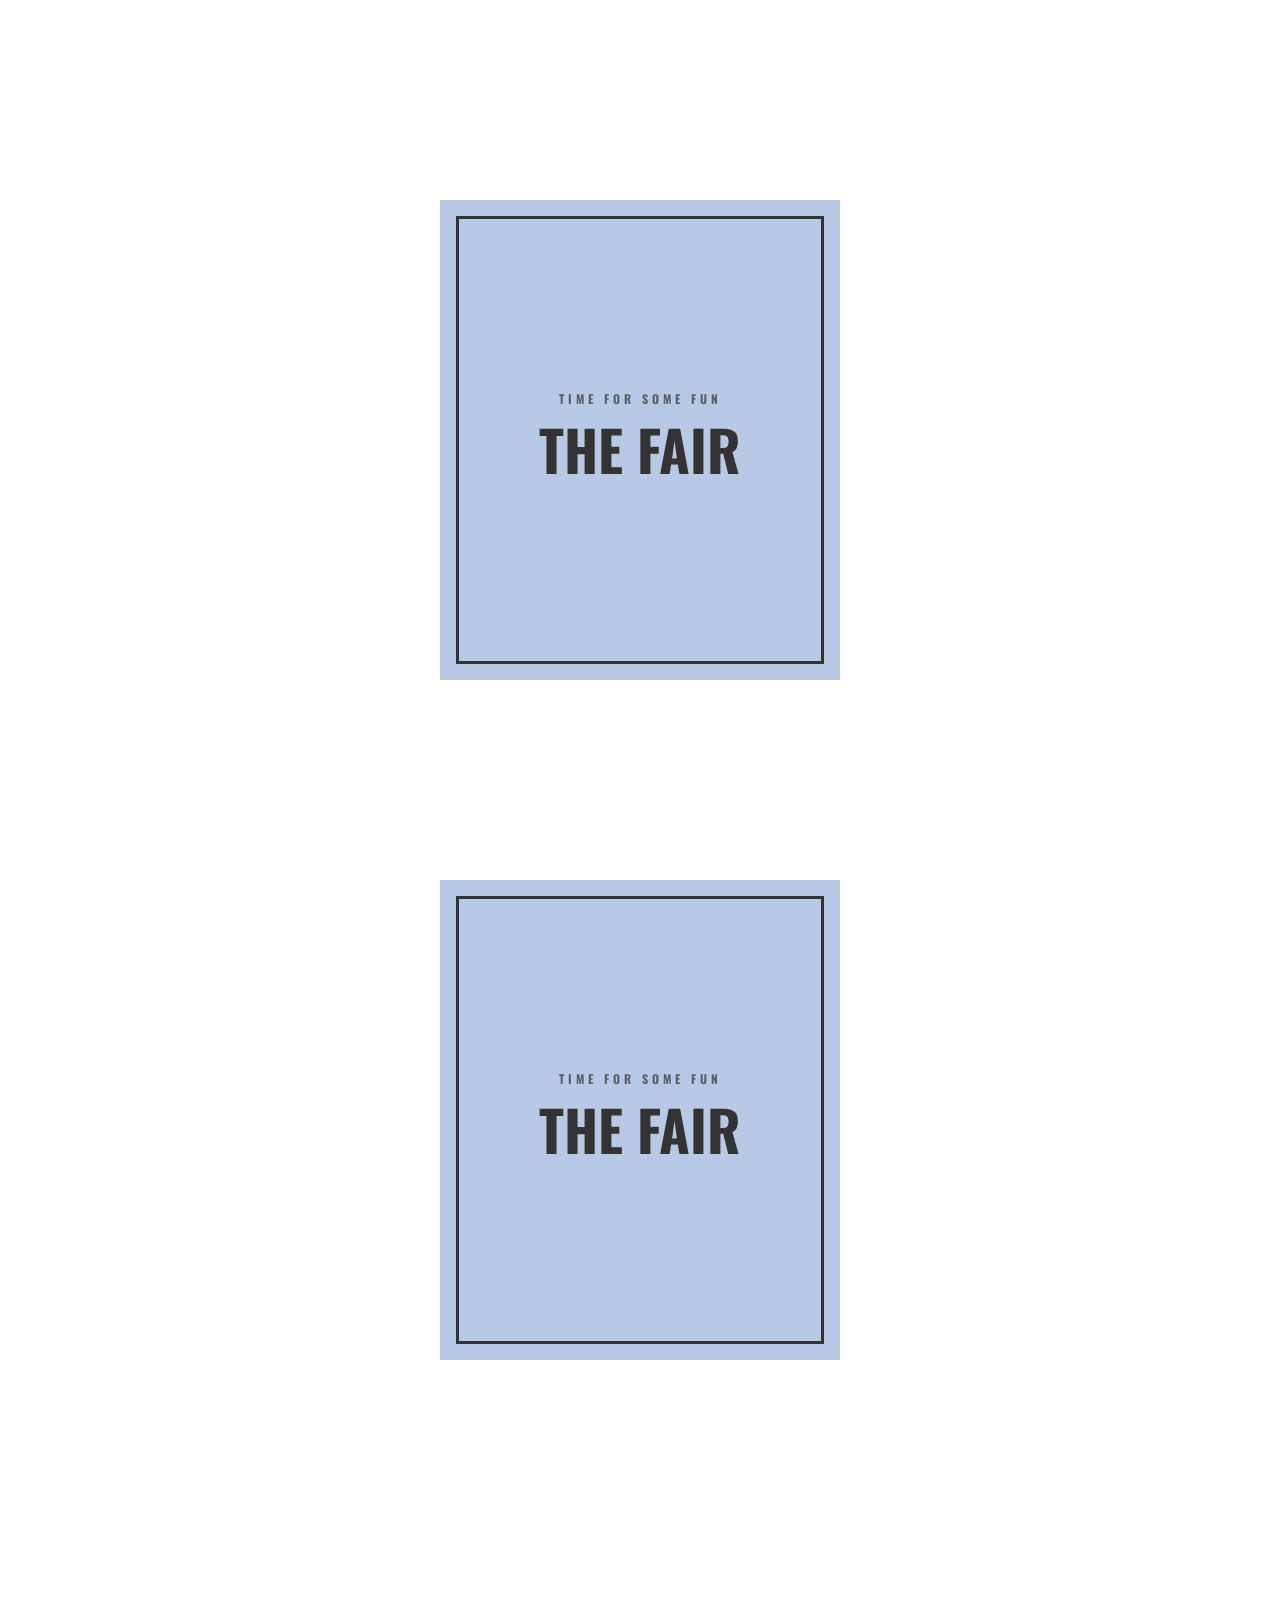
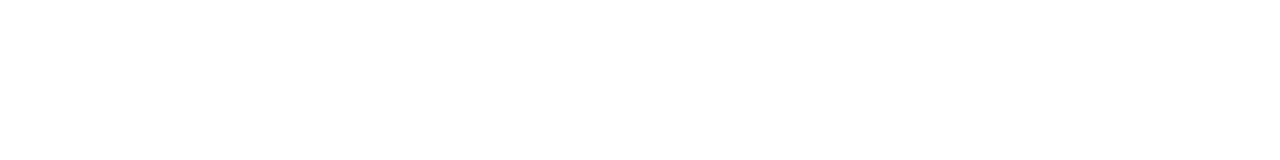
==== Card-CSS/index.html @ ad5cbdd3 "initial commit" ====
<!DOCTYPE html>
<html lang="en">
<head>
    <meta charset="UTF-8">
    <meta name="viewport" content="width=device-width, initial-scale=1.0">
    <title>Document</title>
    <link rel="stylesheet" href="style.css">
</head>
<body>
    <div class="card">
        <div class="card__content">
          
          <div class="card__front">
            <h3 class="card__title">The Fair</h3>
            <p class="card__subtitle">Time for some fun</p>
          </div> 
          
          <div class="card__back">
            <p class="card__body">This would be some longer text that gives a description of the things from the other side I guess</p>
          </div>
          
        </div>
      </div>


      <div class="card">
        <div class="card__content">
          
          <div class="card__front">
            <h3 class="card__title">The Fair</h3>
            <p class="card__subtitle">Time for some fun</p>
          </div> 
          
          <div class="card__back">
            <p class="card__body">This would be some longer text that gives a description of the things from the other side I guess</p>
          </div>
          
        </div>
      </div>
      
</body>
</html>
---- Card-CSS/style.css ----
/* body {
    place-items: center;
}
.card1 {
    width: 400px;
    margin: auto;
}
.card1:hover .card-content {
    transform: rotateY(0.5turn);
    
}
.card-content {
    position: relative;
    padding: 5em;
    transition: transform 3s;
    background-color: pink;
    transform-style: preserve-3d;
}
.front-side, .back-side {
    position: absolute;
    top: 0;
    bottom: 0;
    left: 0;
    right: 0;
    padding: 2em;
    backface-visibility: hidden;
}
.front-side {
    
    transform: rotateY(0.5turn);
    transform: translateZ(200px);
}
.card1:hover .back-side {
    transform: translateY(180deg);
} */

@import url('https://fonts.googleapis.com/css?family=Oswald:400,700');

:root {
  --level-one: translateZ(3rem);
  --level-two: translateZ(6rem);
  --level-three: translateZ(9rem);
  
  --fw-normal: 400;
  --fw-bold: 700;
  
  --clr: #b7c9e5;
}

*, *::before, *::after {
  box-sizing: border-box;
  margin: 0;
}

body {
  margin: 200px;
  display: grid;
  place-items: center;
  font-family: 'Oswald', sans-serif;
}

.card {
  width: 400px;
  margin-bottom: 200px;
}

.card__content {
  text-align: center;
  position: relative;
  padding: 15em 5em;
  transition: transform 2s;
  transform-style: preserve-3d;
}

.card:hover .card__content {
  transform: rotateY(.5turn);
}

.card__front,
.card__back {
  position: absolute;
  top: 0;
  bottom: 0;
  left: 0;
  right: 0;
  padding: 5em 3em;
  backface-visibility: hidden;
  transform-style: preserve-3d;
  display: grid;
  align-content: center;
}

.card__front {
  background-color: var(--clr);
  background-image: url(https://s3-us-west-2.amazonaws.com/s.cdpn.io/308367/fair.jpg);
  background-size: cover;
  background-blend-mode: overlay;
  color: #333;
}

.card__front::before {
  content: '';
  position: absolute;
  --spacer: 1em;
  top: var(--spacer);
  bottom: var(--spacer);
  left: var(--spacer);
  right: var(--spacer);
  border: 3px solid currentColor;
  transform: var(--level-one);
}

.card__title {
  font-size: 3.5rem;
  transform: var(--level-three);
  order: 2;
  text-transform: uppercase;
}

.card__subtitle {
  transform: var(--level-two);
  text-transform: uppercase;
  letter-spacing: 4px;
  font-size: .75rem;
  font-weight: var(--fw-bold);
  opacity: .7;
}

.card__body {
  transform: var(--level-two);
  font-weight: var(fw-normal);
  font-size: 1.5rem;
  line-height: 1.6;
}
.card__back {
  transform: rotateY(.5turn);
  color: var(--clr);
  background: #333;
}


* {
    box-sizing: border-box;
    margin: 0;
    padding: 0;
  }
  .container {
    width: 350px;
    height: 450px;
  }
  .card2 {
    background-color: blue;
    height: 450px;
    padding: 2rem;
    position: relative;
    transition: transform 1s;
    transform-style: preserve-3d;
  }
  .front, .back {
    position: absolute;
    padding: 2rem;
    width: 100%;
    height: 100%;
    top: 0;
    left: 0;
    transform-style: preserve-3d;
    backface-visibility: hidden;
  }

  .front {
    background-color: red;
  }
  .front::before {
    content: '';
    position: absolute;
    --spacer: 1em;
    top: var(--spacer);
    bottom: var(--spacer);
    left: var(--spacer);
    right: var(--spacer);
    border: 3px solid currentColor;
    transform: var(--level-one);

  }
  .back::before {
    content: '';
    position: absolute;
    top: 1em;
    bottom: 1em;
    left: 1em;
    right: 1em;
    border: 3px solid currentColor;
    transform: var(--level-one);

  }
  .back {
    transform: rotateY(0.5turn);
    background-color: blue;
  }
  .container:hover .card2 {
    transform: rotateY(0.5turn);
    transition: transform 2s;
  }
  label {
      position: absolute;
      top: 45%;
      left: 45%;
      transform: translateZ(100px);
  }
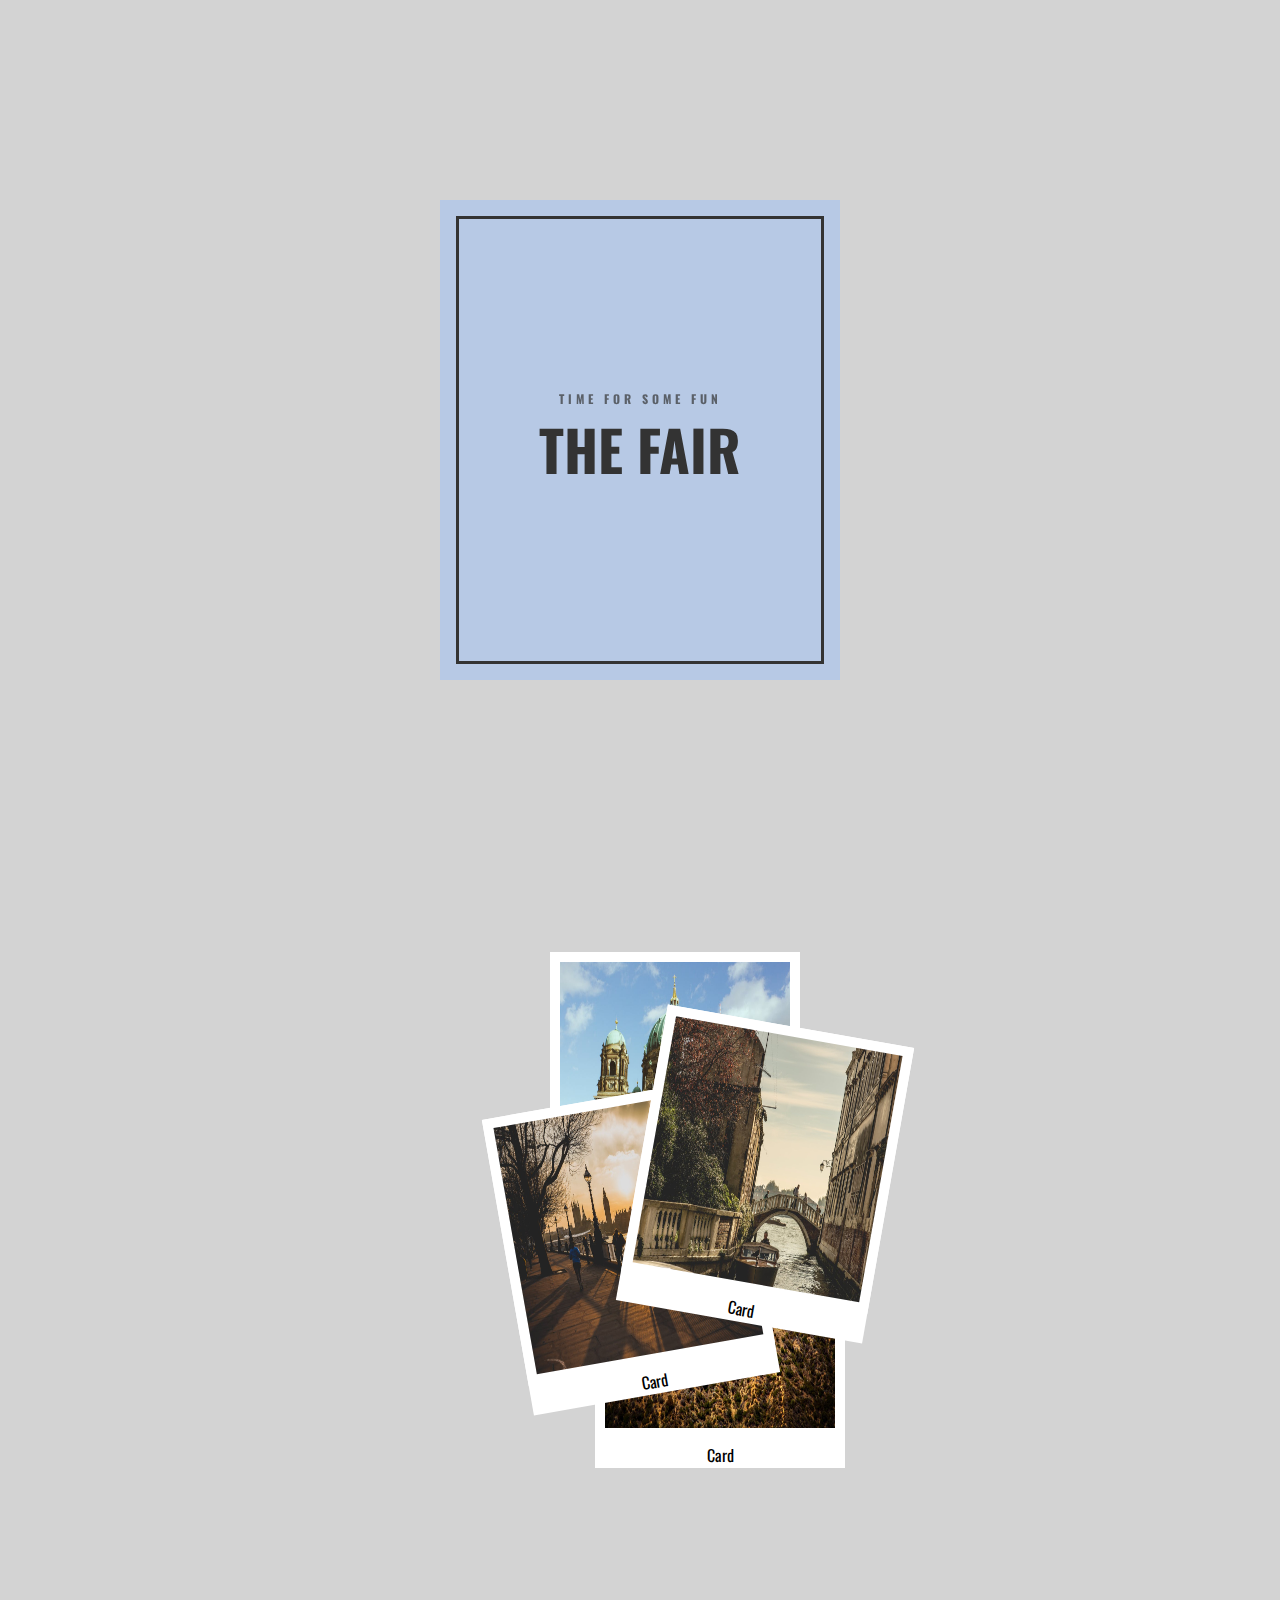
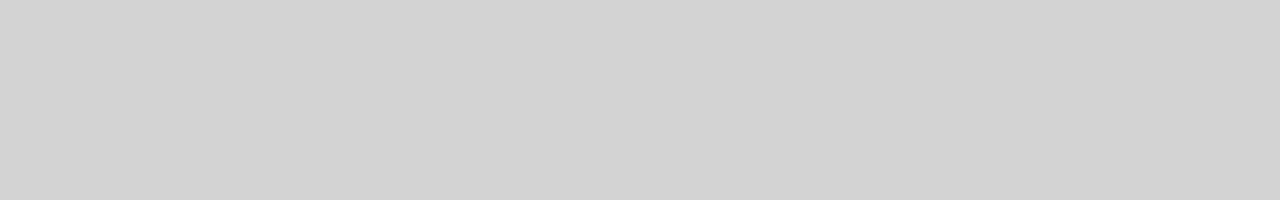
==== commit 304f71cf: "initial commit" ====
--- a/Card-CSS/index.html
+++ b/Card-CSS/index.html
@@ -23,19 +23,11 @@
       </div>
 
 
-      <div class="card">
-        <div class="card__content">
-          
-          <div class="card__front">
-            <h3 class="card__title">The Fair</h3>
-            <p class="card__subtitle">Time for some fun</p>
-          </div> 
-          
-          <div class="card__back">
-            <p class="card__body">This would be some longer text that gives a description of the things from the other side I guess</p>
-          </div>
-          
-        </div>
+      <div class="card2">
+            <div class="mini minicard1"><img src="./img/berlin.jpg" alt=""><p>Card</p></div>
+            <div class="mini minicard2"><img src="./img/italy.jpg" alt=""><p>Card</p></div>
+            <div class="mini minicard3"><img src="./img/london.jpg" alt=""><p>Card</p></div>
+            <div class="mini minicard4"><img src="./img/los-angeles.jpg" alt=""><p>Card</p></div>
       </div>
       
 </body>
--- a/Card-CSS/style.css
+++ b/Card-CSS/style.css
@@ -1,38 +1,3 @@
-/* body {
-    place-items: center;
-}
-.card1 {
-    width: 400px;
-    margin: auto;
-}
-.card1:hover .card-content {
-    transform: rotateY(0.5turn);
-    
-}
-.card-content {
-    position: relative;
-    padding: 5em;
-    transition: transform 3s;
-    background-color: pink;
-    transform-style: preserve-3d;
-}
-.front-side, .back-side {
-    position: absolute;
-    top: 0;
-    bottom: 0;
-    left: 0;
-    right: 0;
-    padding: 2em;
-    backface-visibility: hidden;
-}
-.front-side {
-    
-    transform: rotateY(0.5turn);
-    transform: translateZ(200px);
-}
-.card1:hover .back-side {
-    transform: translateY(180deg);
-} */
 
 @import url('https://fonts.googleapis.com/css?family=Oswald:400,700');
 
@@ -57,6 +22,7 @@
   display: grid;
   place-items: center;
   font-family: 'Oswald', sans-serif;
+  background-color: lightgray;
 }
 
 .card {
@@ -137,73 +103,76 @@
   color: var(--clr);
   background: #333;
 }
+  
 
 
-* {
-    box-sizing: border-box;
-    margin: 0;
-    padding: 0;
-  }
-  .container {
-    width: 350px;
-    height: 450px;
-  }
-  .card2 {
-    background-color: blue;
-    height: 450px;
-    padding: 2rem;
-    position: relative;
-    transition: transform 1s;
-    transform-style: preserve-3d;
-  }
-  .front, .back {
-    position: absolute;
-    padding: 2rem;
-    width: 100%;
-    height: 100%;
-    top: 0;
-    left: 0;
-    transform-style: preserve-3d;
-    backface-visibility: hidden;
-  }
+.card2 {
+  width: 35vw;
+  height: 80vh;
+  margin: auto;
+  position: relative;
+}
+.mini {
+  position: absolute;
+  width: 250px;
+  height: 300px;
+  background-color: white;
+  box-shadow: 2px 2px rgba(0,0,0.0.25);
+}
+.mini p {
+  text-align: center;
+  position: absolute;
+  left: 50%;
+  transform: translateX(-50%);
+}
+.mini img {
+  width: 100%;
+  height: 90%;
+  border: 10px solid white;
+}
+.minicard1:hover,.minicard4:hover {
+  top: 0;
+  left: 0;
+  width: 100%;
+  height: 100%;
+  z-index: 99;
+  transition: 0.5s ease-in-out;
 
-  .front {
-    background-color: red;
-  }
-  .front::before {
-    content: '';
-    position: absolute;
-    --spacer: 1em;
-    top: var(--spacer);
-    bottom: var(--spacer);
-    left: var(--spacer);
-    right: var(--spacer);
-    border: 3px solid currentColor;
-    transform: var(--level-one);
-
-  }
-  .back::before {
-    content: '';
-    position: absolute;
-    top: 1em;
-    bottom: 1em;
-    left: 1em;
-    right: 1em;
-    border: 3px solid currentColor;
-    transform: var(--level-one);
-
-  }
-  .back {
-    transform: rotateY(0.5turn);
-    background-color: blue;
-  }
-  .container:hover .card2 {
-    transform: rotateY(0.5turn);
-    transition: transform 2s;
-  }
-  label {
-      position: absolute;
-      top: 45%;
-      left: 45%;
-      transform: translateZ(100px);
-  }+}
+.minicard2:hover,.minicard3:hover {
+  top: 0;
+  left: 0;
+  width: 100%;
+  height: 100%;
+  z-index: 99;
+  transform: rotate(0deg);
+  transition: 0.5s ease-in-out;
+  opacity: 1;
+}
+.minicard1 {
+  
+  top: 10%;
+  left: 30%;
+  z-index: 1;
+  transition: 0.5s ease-in-out;
+}
+.minicard2 {
+  top: 20%;
+  left: 50%;
+  transform: rotate(10deg);
+  transition: 0.5s ease-in-out;
+  z-index: 4;
+}
+.minicard3 {
+  top: 30%;
+  left: 20%;
+  transform: rotate(-10deg);
+  transition: 0.5s ease-in-out;
+  z-index: 3;
+}
+.minicard4 {
+  top: 40%;
+  left: 40%;
+  z-index: 2;
+  transition: 0.5s ease-in-out;
+}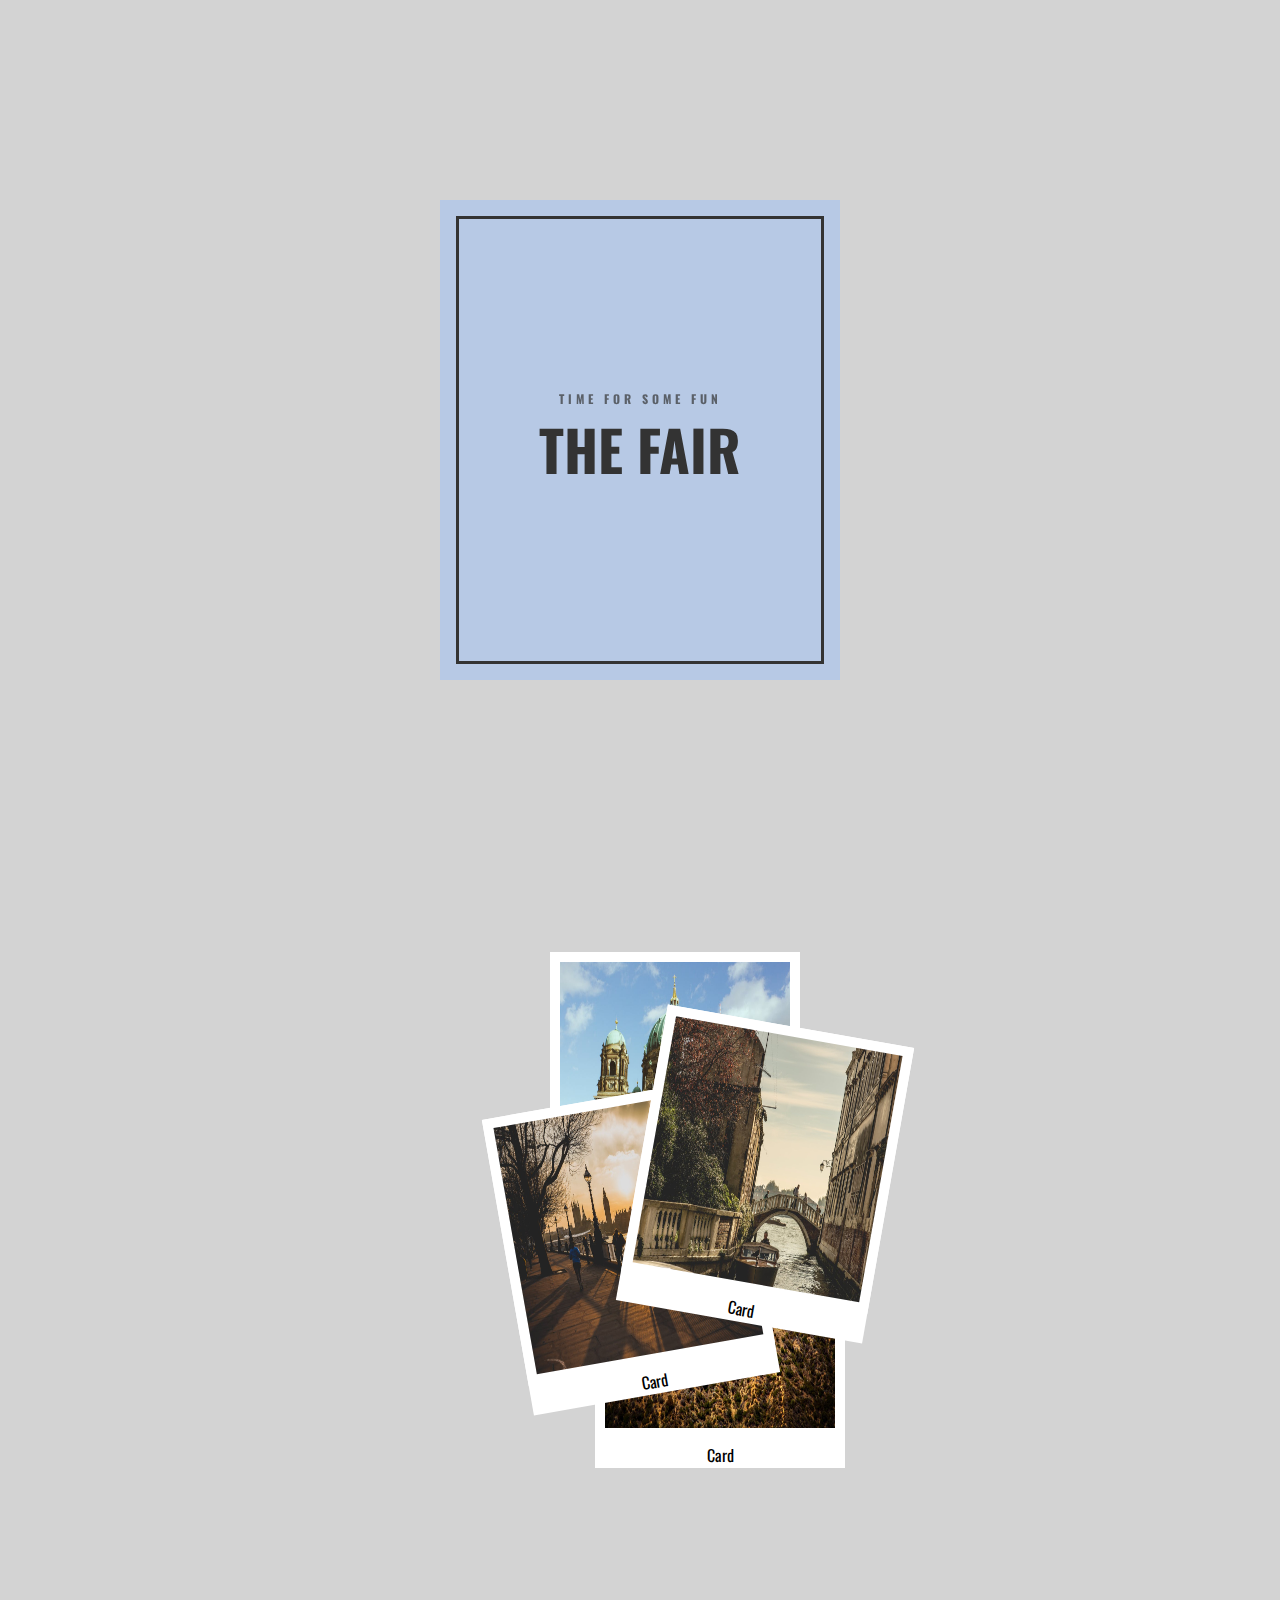
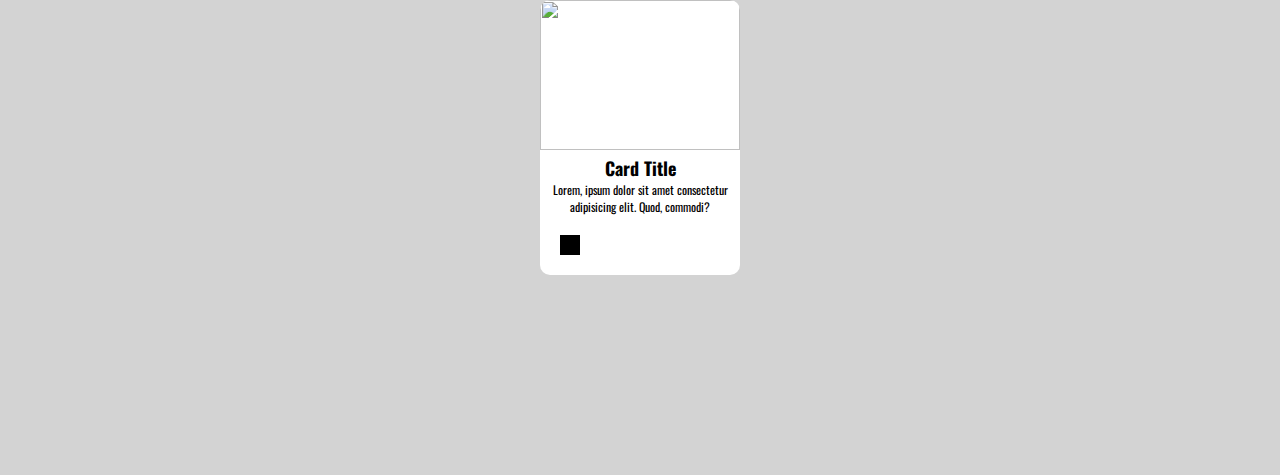
==== commit f4270a87: "third card added" ====
--- a/Card-CSS/index.html
+++ b/Card-CSS/index.html
@@ -30,5 +30,14 @@
             <div class="mini minicard4"><img src="./img/los-angeles.jpg" alt=""><p>Card</p></div>
       </div>
       
+
+      <div class="card3">
+        <div class="img"><img src="https://cdn.photographylife.com/wp-content/uploads/2017/01/What-is-landscape-photography.jpg" alt=""></div>
+        <div class="card-body">
+          <h2>Card Title</h2>
+          <p>Lorem, ipsum dolor sit amet consectetur adipisicing elit. Quod, commodi?</p>
+        </div>
+        <div class="box"></div>
+      </div>
 </body>
 </html>
--- a/Card-CSS/style.css
+++ b/Card-CSS/style.css
@@ -175,4 +175,44 @@
   left: 40%;
   z-index: 2;
   transition: 0.5s ease-in-out;
+}
+
+.card3 {
+  width: 200px;
+  height: 275px;
+  overflow: hidden;
+  background-color: #fff;
+  border-radius: 10px;
+  position: relative;
+  border: 0 0 20px rgba(0,0,0.0.25);
+}
+.card3 img {
+  width: 100%;
+  height: 150px;
+  transition-duration: 1s;
+}
+.card-body {
+  text-align: center;
+}
+.card-body h2 {
+  font-size: 18px;
+}
+.card-body p{
+  font-size: 12px;
+}
+.box {
+  width: 20px;
+  height: 20px;
+  background-color: black;
+  position: absolute;
+  left: 20px;
+  bottom: 20px;
+  transition-duration: 0.5s;
+  transition-delay: .5s;
+}
+.card3:hover img {
+  height: 275px;
+}
+.card3:hover .box{
+  background-color: white;
 }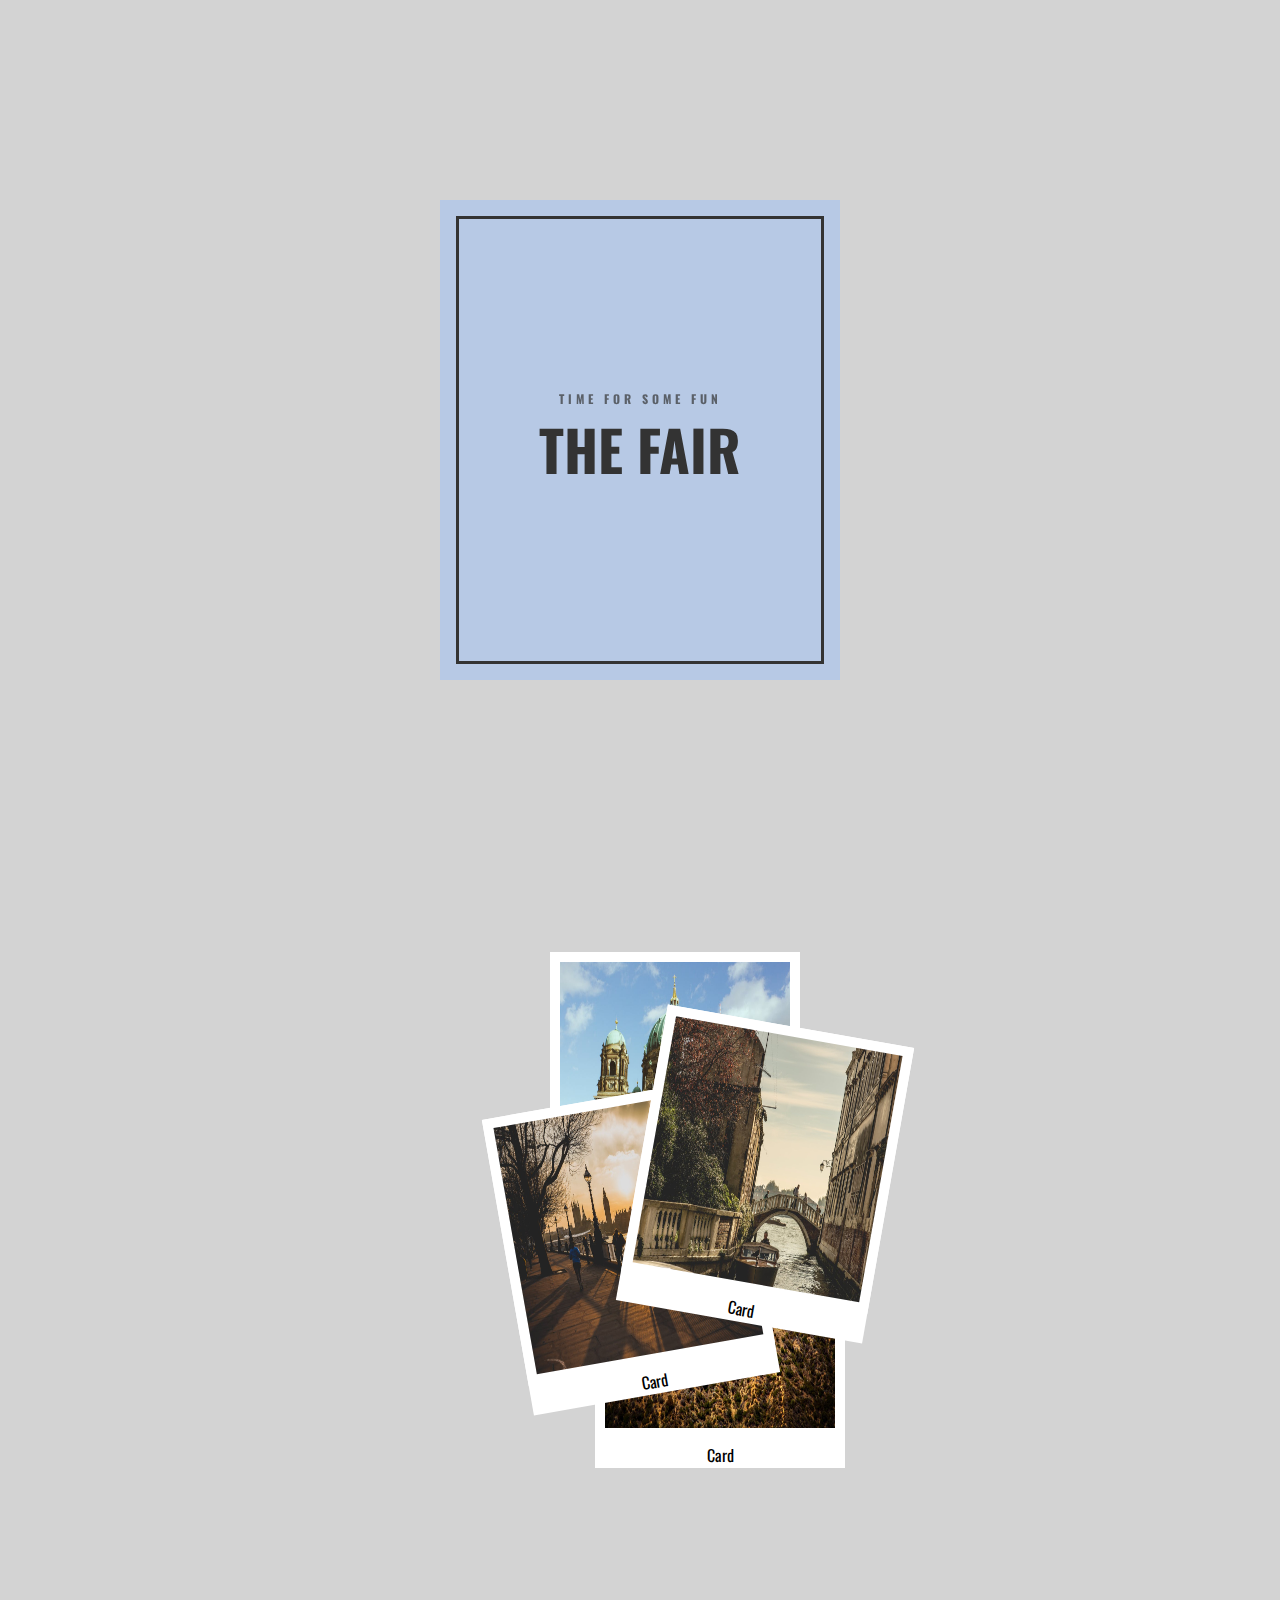
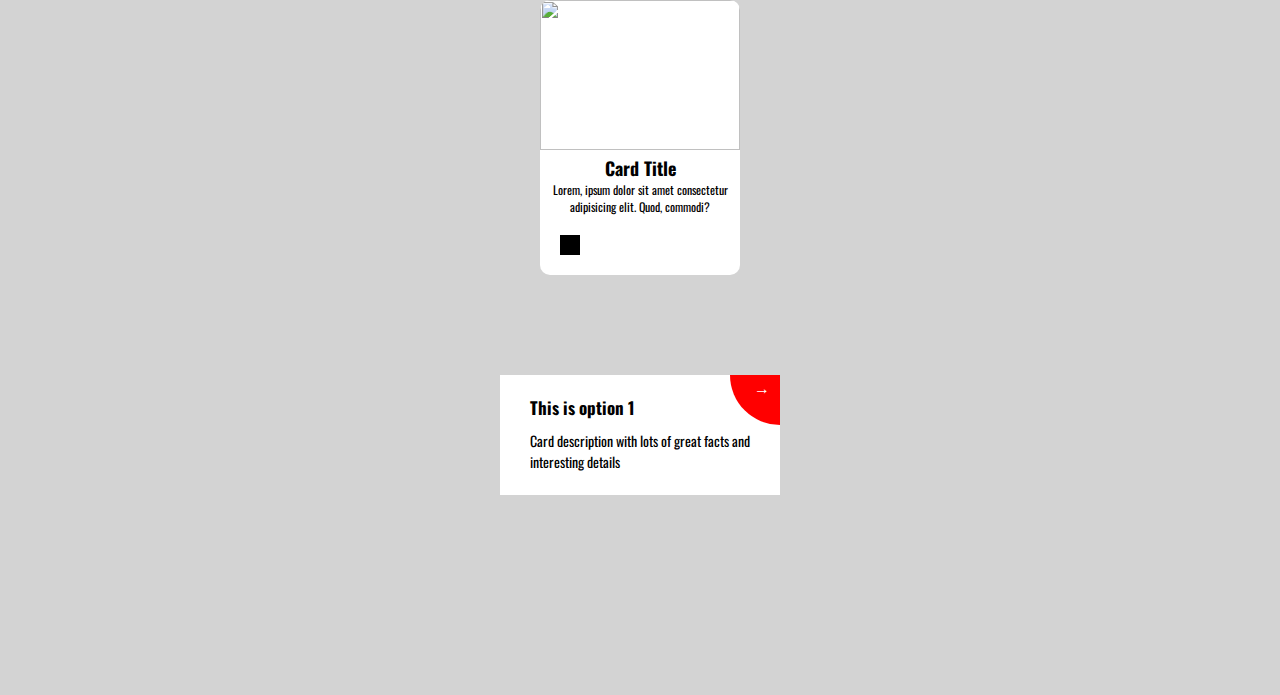
==== commit d86b070d: "card4 added" ====
--- a/Card-CSS/index.html
+++ b/Card-CSS/index.html
@@ -39,5 +39,14 @@
         </div>
         <div class="box"></div>
       </div>
+
+      <div class="card4">
+        <div class="go-arrow">
+          →
+        </div>
+        <h3>This is option 1</h3>
+        <p>Card description with lots of great facts and <br> interesting details</p>
+      </div>
+      
 </body>
 </html>
--- a/Card-CSS/style.css
+++ b/Card-CSS/style.css
@@ -185,6 +185,7 @@
   border-radius: 10px;
   position: relative;
   border: 0 0 20px rgba(0,0,0.0.25);
+  margin-bottom: 100px;
 }
 .card3 img {
   width: 100%;
@@ -215,4 +216,57 @@
 }
 .card3:hover .box{
   background-color: white;
+}
+
+.card4 {
+  box-sizing: border-box;
+  background-color: #fff;
+  padding: 20px 30px;
+  height: 120px;
+  position: relative;
+  z-index: 1;
+  overflow: hidden;
+}
+
+.go-arrow {
+  position: absolute;
+  top: 0;
+  right: 0;
+  padding: 0 10px;
+  color: white;
+  display: block;
+  
+}
+.go-arrow::after {
+  content: '';
+  width: 100px;
+  height: 100px;
+  background-color: red;
+  display: block;
+  position: absolute;
+  right: 0;
+  top: 0;
+  border-radius: 100%;
+  transform: translate(50%,-50%);
+  transition: .5s;
+  z-index: -1;
+}
+.card4 h3 {
+  font-size: 17px;
+  margin-bottom: 10px;
+  transition: .3s;
+}
+.card4 p {
+  font-size: 14px;
+  transition: .3s;
+}
+.card4:hover .go-arrow::after{
+  transform: scale(5);
+}
+.card4:hover h3 {
+  color: whitesmoke;
+  
+}
+.card4:hover p {
+  color: white;
 }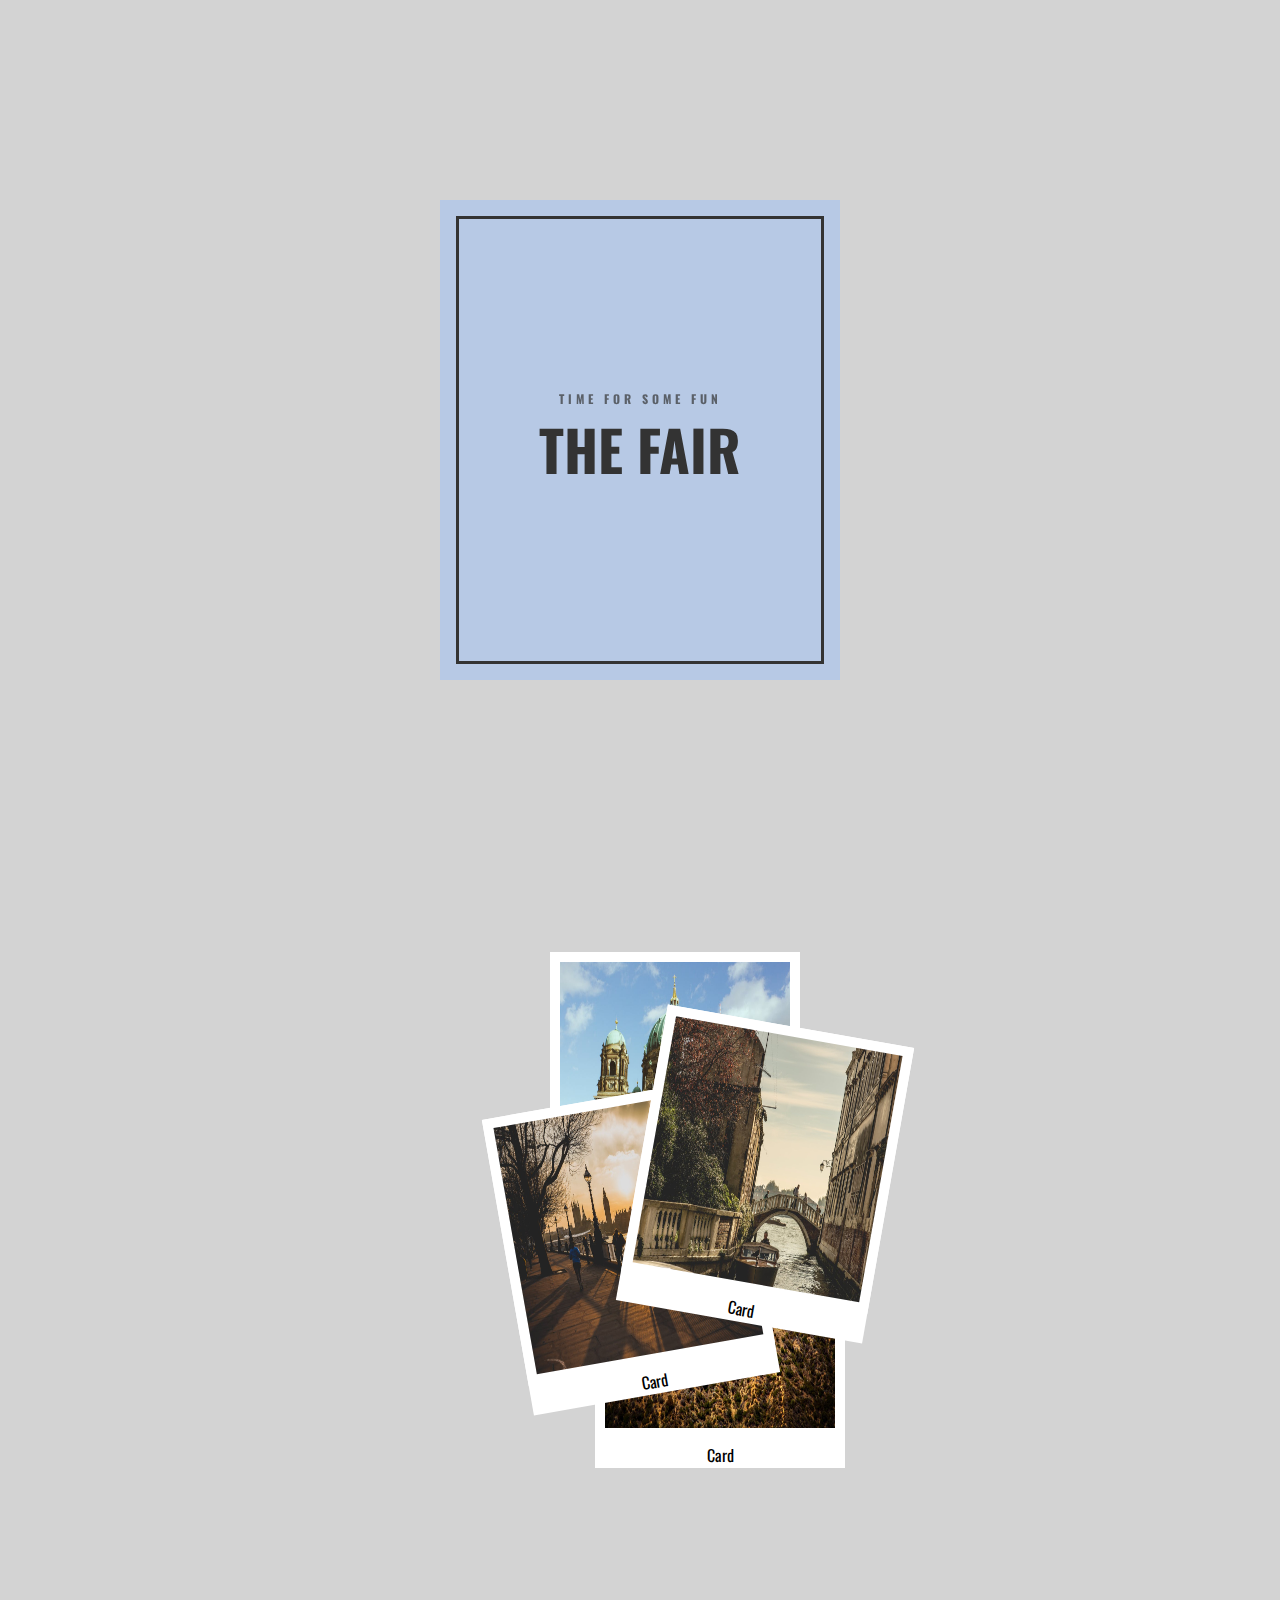
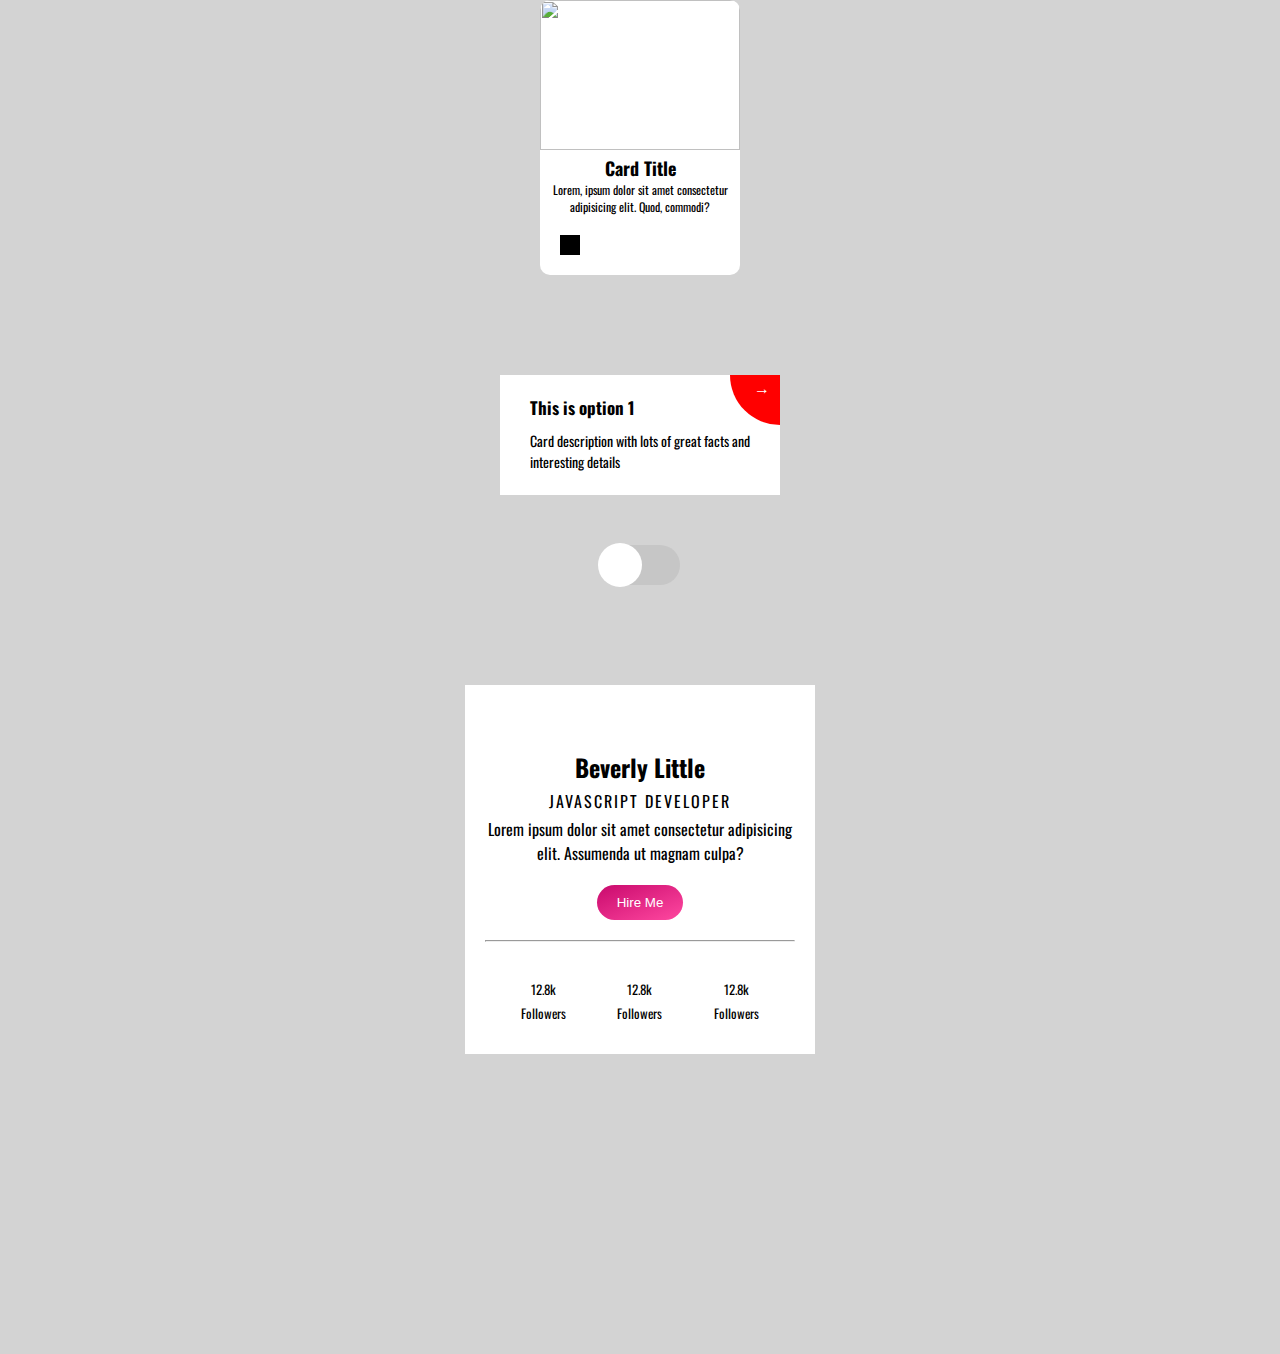
==== commit bc65a3ac: "card 5 added" ====
--- a/Card-CSS/index.html
+++ b/Card-CSS/index.html
@@ -5,6 +5,7 @@
     <meta name="viewport" content="width=device-width, initial-scale=1.0">
     <title>Document</title>
     <link rel="stylesheet" href="style.css">
+    <script src="https://kit.fontawesome.com/2c3e053901.js" crossorigin="anonymous"></script>
 </head>
 <body>
     <div class="card">
@@ -20,7 +21,7 @@
           </div>
           
         </div>
-      </div>
+    </div>
 
 
       <div class="card2">
@@ -47,6 +48,42 @@
         <h3>This is option 1</h3>
         <p>Card description with lots of great facts and <br> interesting details</p>
       </div>
+    
+
+      <input class="toggle" type="checkbox" name="" id="">
+      <div class="card5">
+        <div class="nav-bar">
+          <i class="fas fa-arrow-left"></i>
+          <i class="far fa-heart"></i>
+          <i class="fas fa-ellipsis-v"></i>
+        </div>
+        <div class="dp">
+          <img src="https://images.unsplash.com/photo-1484186139897-d5fc6b908812?ixlib=rb-0.3.5&s=9358d797b2e1370884aa51b0ab94f706&auto=format&fit=crop&w=200&q=80%20500w" alt="">
+          <div class="tick"><i class="fas fa-check-circle fa-2x"></i></div>
+        </div>
+          <div class="desc">
+            <h2 class="name">Beverly Little</h2>
+            <p class="title">JAVASCRIPT DEVELOPER</p>
+            <p>Lorem ipsum dolor sit amet consectetur adipisicing elit. Assumenda ut magnam culpa?</p>
+            <button>Hire Me</button>
+            <hr>
+            <div class="social-icons">
+              <div class="icon">
+                <i class="fab fa-instagram fa-2x"></i><br>
+                <label for="">12.8k <br> Followers</label>
+              </div>
+              <div class="icon">
+                <i class="fab fa-facebook fa-2x"></i><br>
+                <label for="">12.8k <br> Followers</label>
+              </div>
+              <div class="icon">
+                <i class="fab fa-twitter fa-2x"></i><br>
+                <label for="">12.8k <br> Followers</label>
+              </div>
+            </div>
+          </div>
+      </div>
+        
       
 </body>
 </html>
--- a/Card-CSS/style.css
+++ b/Card-CSS/style.css
@@ -269,4 +269,96 @@
 }
 .card4:hover p {
   color: white;
+}
+
+.card5 {
+  margin: 100px auto;
+  width: 350px;
+  background-color: #fff;
+  padding: 20px;
+  box-shadow: 0 8px 40px rgba(0,0,0.0.25);
+}
+.nav-bar {
+  display: grid;
+  grid-template-columns: 12fr 1fr 1fr;
+  grid-gap: 5px;
+  margin-bottom: 10px;
+}
+.dp {
+  margin-top: 20px;
+  text-align: center;
+  position: relative;
+}
+.dp img {
+  border-radius: 50%;
+  width: 150px;
+}
+.tick {
+  position: absolute;
+  right: 30%;
+  bottom: 8px;
+  transform: translateX(50%);
+  
+}
+.desc {
+  text-align: center;
+}
+.title {
+  letter-spacing: 2px;
+  line-height: 2;
+}
+.card5 button {
+  background: linear-gradient(to bottom right, #C90A6D, #FF48A0);
+  padding: 10px 20px;
+  border-radius: 20px;
+  border: none;
+  cursor: pointer;
+  color: white;
+  margin: 20px; 
+}
+hr {
+  color: gray;
+  height: 2px;
+}
+.social-icons {
+ display: grid;
+ grid-template-columns: 1fr 1fr 1fr;
+ padding: 10px;
+}
+.social-icons label {
+  font-size: 13px;
+  cursor: pointer;
+}
+.toggle {
+  position: relative;
+  width: 80px;
+  height: 40px;
+  -webkit-appearance: none;
+  background: #c6c6c6;
+  border-radius: 20px;
+  transition: 0.5s;
+  cursor: pointer;
+  margin-top: 50px;
+}
+input:checked[type="checkbox"] {
+  background: #31394D;
+}
+input[type="checkbox"]:before {
+  content: '';
+  position: absolute;
+  width: 40px;
+  height: 40px;
+  border-radius: 20px;
+  top: 0;
+  left: 0;
+  background-color: #fff;
+  transform:  scale(1.1);
+  transition: .5s;
+}
+input:checked[type="checkbox"]:before {
+  left: 40px;
+}
+input:checked[type="checkbox"] + div {
+  color: white;
+  background-color: #31394D;
 }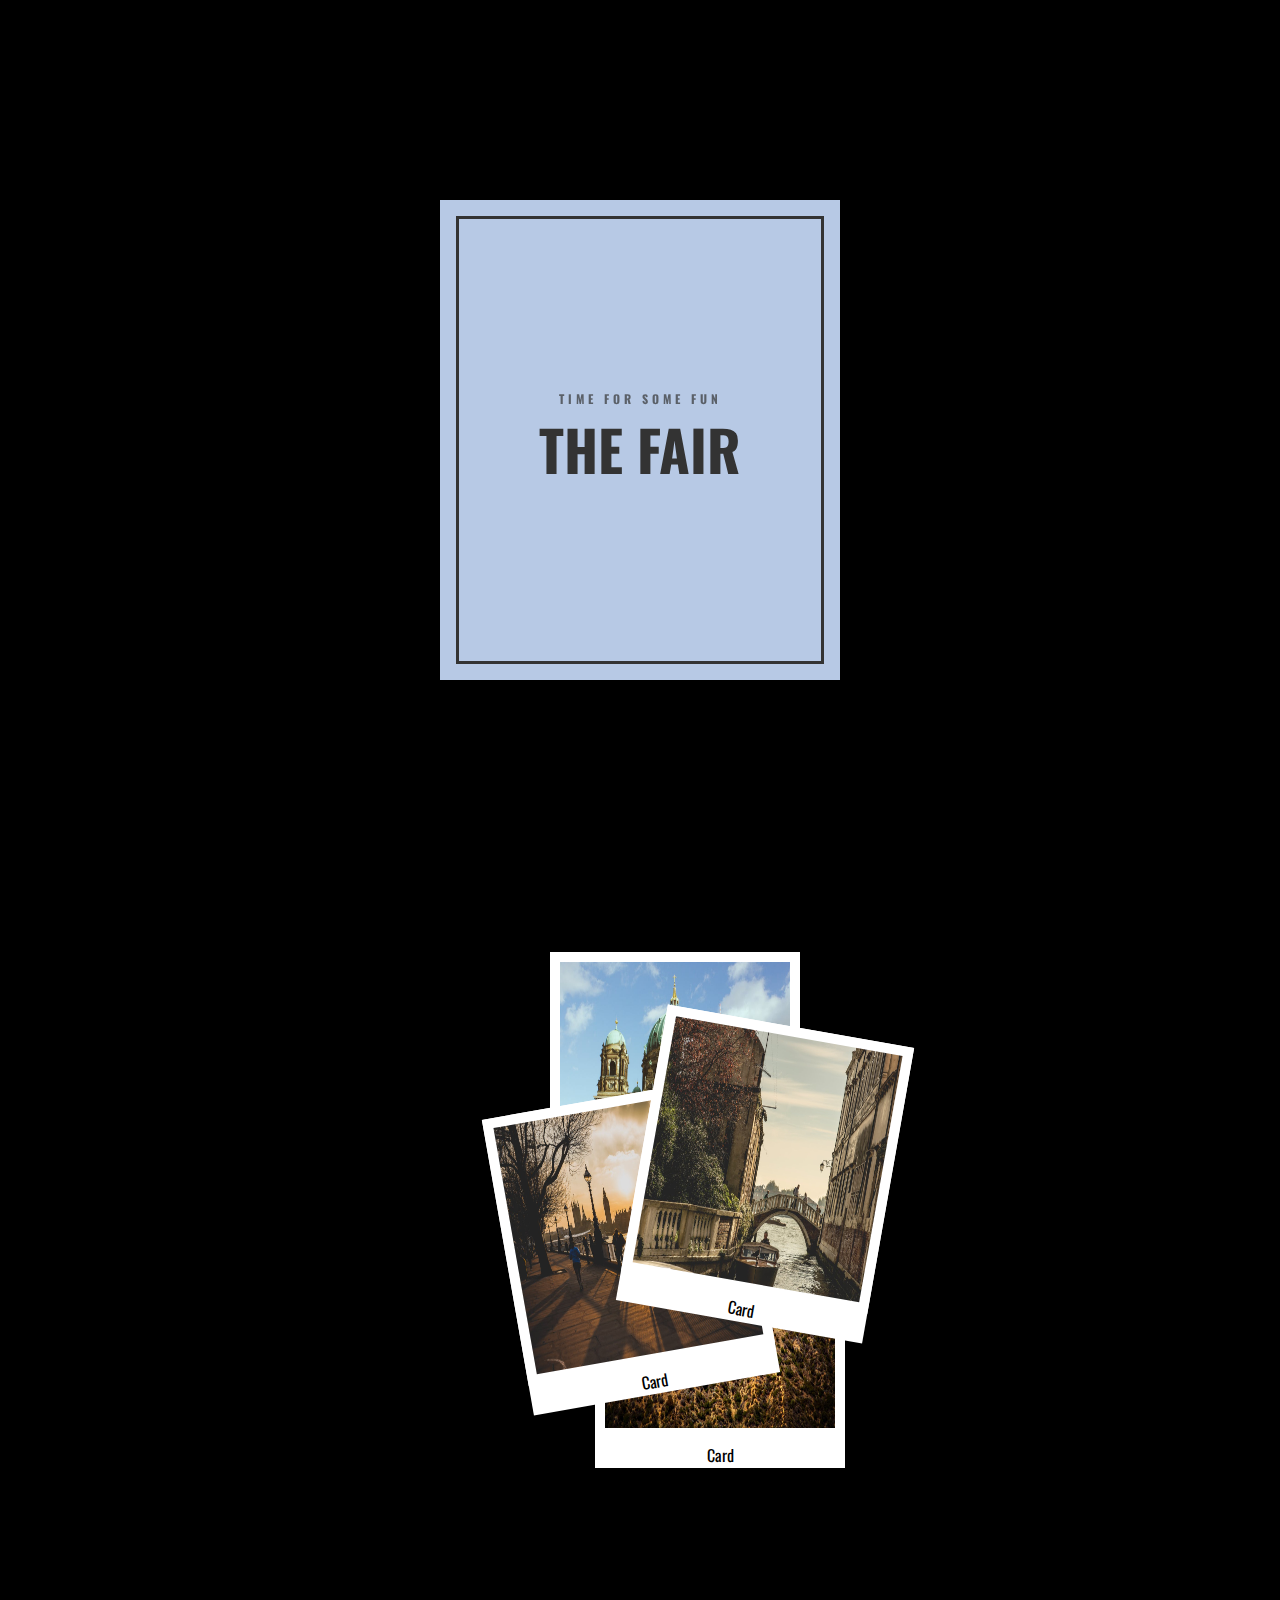
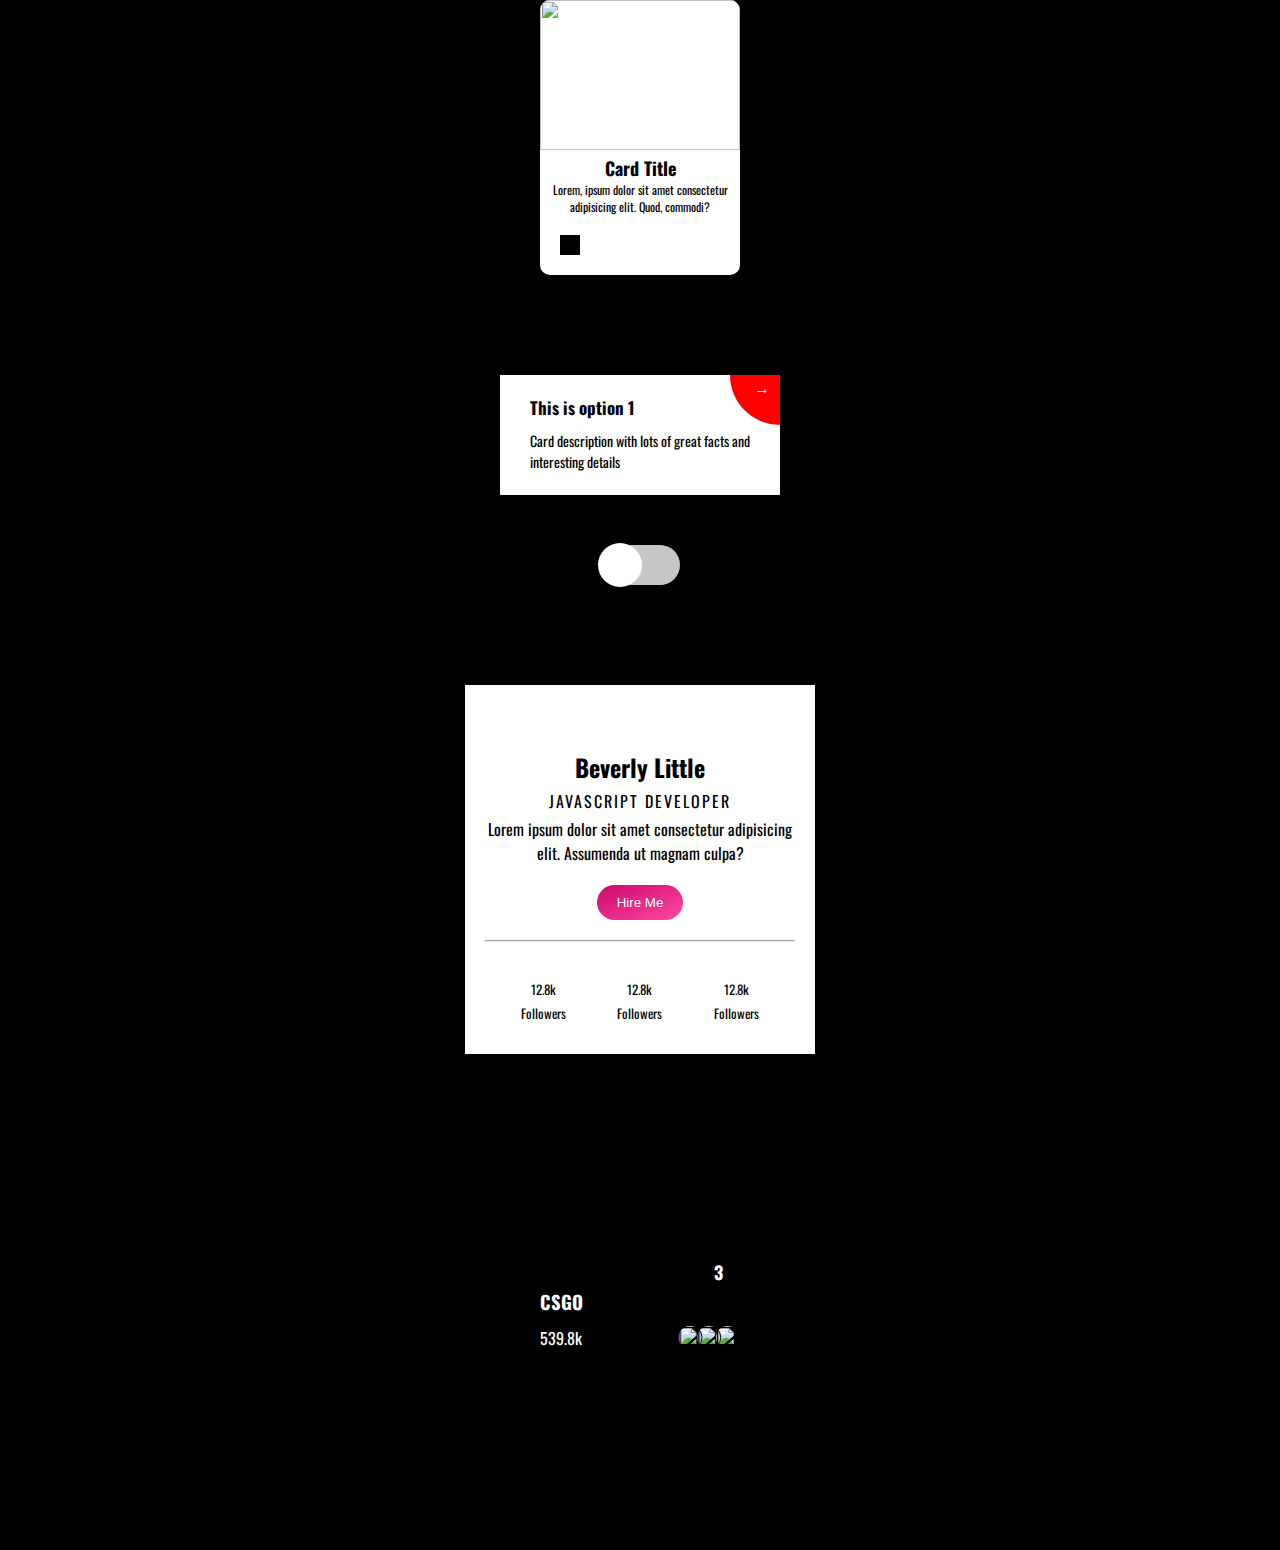
==== commit fc4f6e4e: "new card added" ====
--- a/Card-CSS/index.html
+++ b/Card-CSS/index.html
@@ -83,7 +83,57 @@
             </div>
           </div>
       </div>
-        
+    
+      <div class="card6">
+
+        <div class="rank">3</div>
+        <div class="front">
+          <img class="thumbnail" src="./img/22b1fee0-b709-4f29-bac5-0a2450823e9f.png" alt="">
+          <h3 class="name">CSGO</h3>
+          <div class="stats">
+            <p class="viewers">539.8k</p>
+            <div class="streamers">
+              <img src="https://randomuser.me/api/portraits/men/32.jpg" alt="">
+              <img src="https://randomuser.me/api/portraits/men/46.jpg" alt="" >      
+              <img src="https://randomuser.me/api/portraits/men/97.jpg" alt="">
+            </div>
+          </div>
+        </div>
+
+        <div class="back">
+          <div class="streaming-info">
+            <p class="game-stat">
+              <span>559k </span> Watching
+            </p>
+            <p class="game-stat">
+              <span>25.8k </span> Streams
+            </p>
+          </div>
+            <button class="btn">See more streams</button>
+            <div class="streamers">
+              <streamer>
+                <div class="icon"><img src="https://randomuser.me/api/portraits/men/32.jpg" alt=""></div>
+                <p class="name">Gamer 1</p>
+                <p class="number">36.1k</p>
+              </streamer>
+              <streamer>
+                <div class="icon"><img src="https://randomuser.me/api/portraits/men/46.jpg" alt="" ></div>
+                <p class="name">Gamer 2</p>
+                <p class="number">35.1k</p>
+              </streamer>
+              <streamer>
+                <div class="icon"><img src="https://randomuser.me/api/portraits/men/97.jpg" alt=""></div>
+                <p class="name">Gamer 3</p>
+                <p class="number">35.1k</p>
+              </streamer>
+            </div>
+          
+        </div>
+
+        <div class="background">
+
+        </div>
+      </div>
       
 </body>
 </html>
--- a/Card-CSS/style.css
+++ b/Card-CSS/style.css
@@ -22,7 +22,7 @@
   display: grid;
   place-items: center;
   font-family: 'Oswald', sans-serif;
-  background-color: lightgray;
+  background-color: black;
 }
 
 .card {
@@ -361,4 +361,179 @@
 input:checked[type="checkbox"] + div {
   color: white;
   background-color: #31394D;
+}
+
+
+
+
+
+.card6 {
+  margin-top: 100px;
+  color: white;
+  position: relative;
+  width: 200px;
+  cursor: pointer;
+}
+.thumbnail {
+  border-radius: 7px;
+  height: 225px;
+}
+.rank {
+  font-weight: bold;
+  font-size: 18px;
+  position: absolute;
+  top: 0;
+  right: 10px;
+  z-index: 1000;
+  transition: transform 250ms ease-out;
+  background-color: rgba(0,0,0,0.65);
+  padding: 5px 7px 10px;
+  clip-path: polygon(0% 0%, 100% 0, 100% 100%, 51% 81%, 0% 100%);
+}
+.card6 img {
+  max-width: 100%;
+}
+.streamers {
+  display: flex;
+}
+.streamers img {
+  height: 25px;
+  width: 25px;
+  border-radius: 50%;
+}
+.front {
+  transition: 250ms;
+
+}
+.front .stats {
+  display: flex;
+  justify-content: space-between;
+  align-items: center;
+}
+.front .name {
+  margin: 10px 0px;
+}
+.front .streamers img {
+  border: 1px solid black;
+}
+.front .streamers img:nth-of-type(1) {
+  transform: translateX(50%);
+  z-index: 1;
+}
+.front .streamers img:nth-of-type(2) {
+  transform: translateX(25%);
+}
+.streamers {
+  display: flex;
+  text-align: center;
+}
+
+
+
+.back {
+  opacity: 0;
+  position: absolute;
+  top: 52%;
+  left: 0;
+  right: 0;
+  display: flex;
+  flex-direction: column;
+  align-items: center;
+  gap: 14px;
+}
+.back .name {
+  font-size: 14px;
+}
+.streaming-info {
+  columns: 2;
+  column-rule: 1px solid rgba(255,255,255,.25);
+}
+.back .game-stat {
+  font-size: 12px;
+  text-align: center;
+}
+.back .streamer {
+  font-size: 10px;
+}
+.back .streamers {
+  width: 100%;
+  justify-content: space-between;
+}
+.streamer .name {
+  font-weight: bold;
+  font-size: 10px;
+}
+.game-stat span {
+  font-size: 17px;
+  display: block;
+}
+.btn {
+  cursor: pointer;
+  border: 0;
+  background: rgb(0,76,199);
+  border-radius: 100vw;
+  font-weight: bold;
+  color: white;
+  padding: 5px 10px;
+
+}
+
+
+.background {
+  background-color: rgb(40,46,54);
+  position: absolute;
+  top: 0;
+  bottom: 0;
+  right: 0;
+  left: 0;
+  z-index: -1;
+  transform: scale(0.5);
+  border-radius: 7px;
+  opacity: 0;
+}
+
+.card6:hover .background {
+  transition: transform 250ms ease-in-out,
+              opacity 100ms linear;
+  transform: scale(1.3, 1.25);
+  opacity: 1;
+}
+.card6:hover .stats {
+  opacity: 0;
+}
+.card6:hover .name{
+  animation: gameName 250ms forwards;
+}
+.card6:hover .front {
+  transform: translateY(-30%) scale(0.8);
+}
+.card6:hover .rank {
+  transform: translate(100%, -100%) ;
+}
+.card6:hover .back {
+  opacity: 1;
+}
+
+
+
+
+@keyframes gameName {
+  0% {
+    text-align: left;
+    opacity: 1;
+  }
+  20% {
+    text-align: left;
+    opacity: 0;
+  }
+  50% {
+    text-align: center;
+    opacity: 0;
+    transform: scale(1.2);
+  }
+  100% {
+    text-align: center;
+    opacity: 1;
+    transform: scale(1.2);
+  }
 }